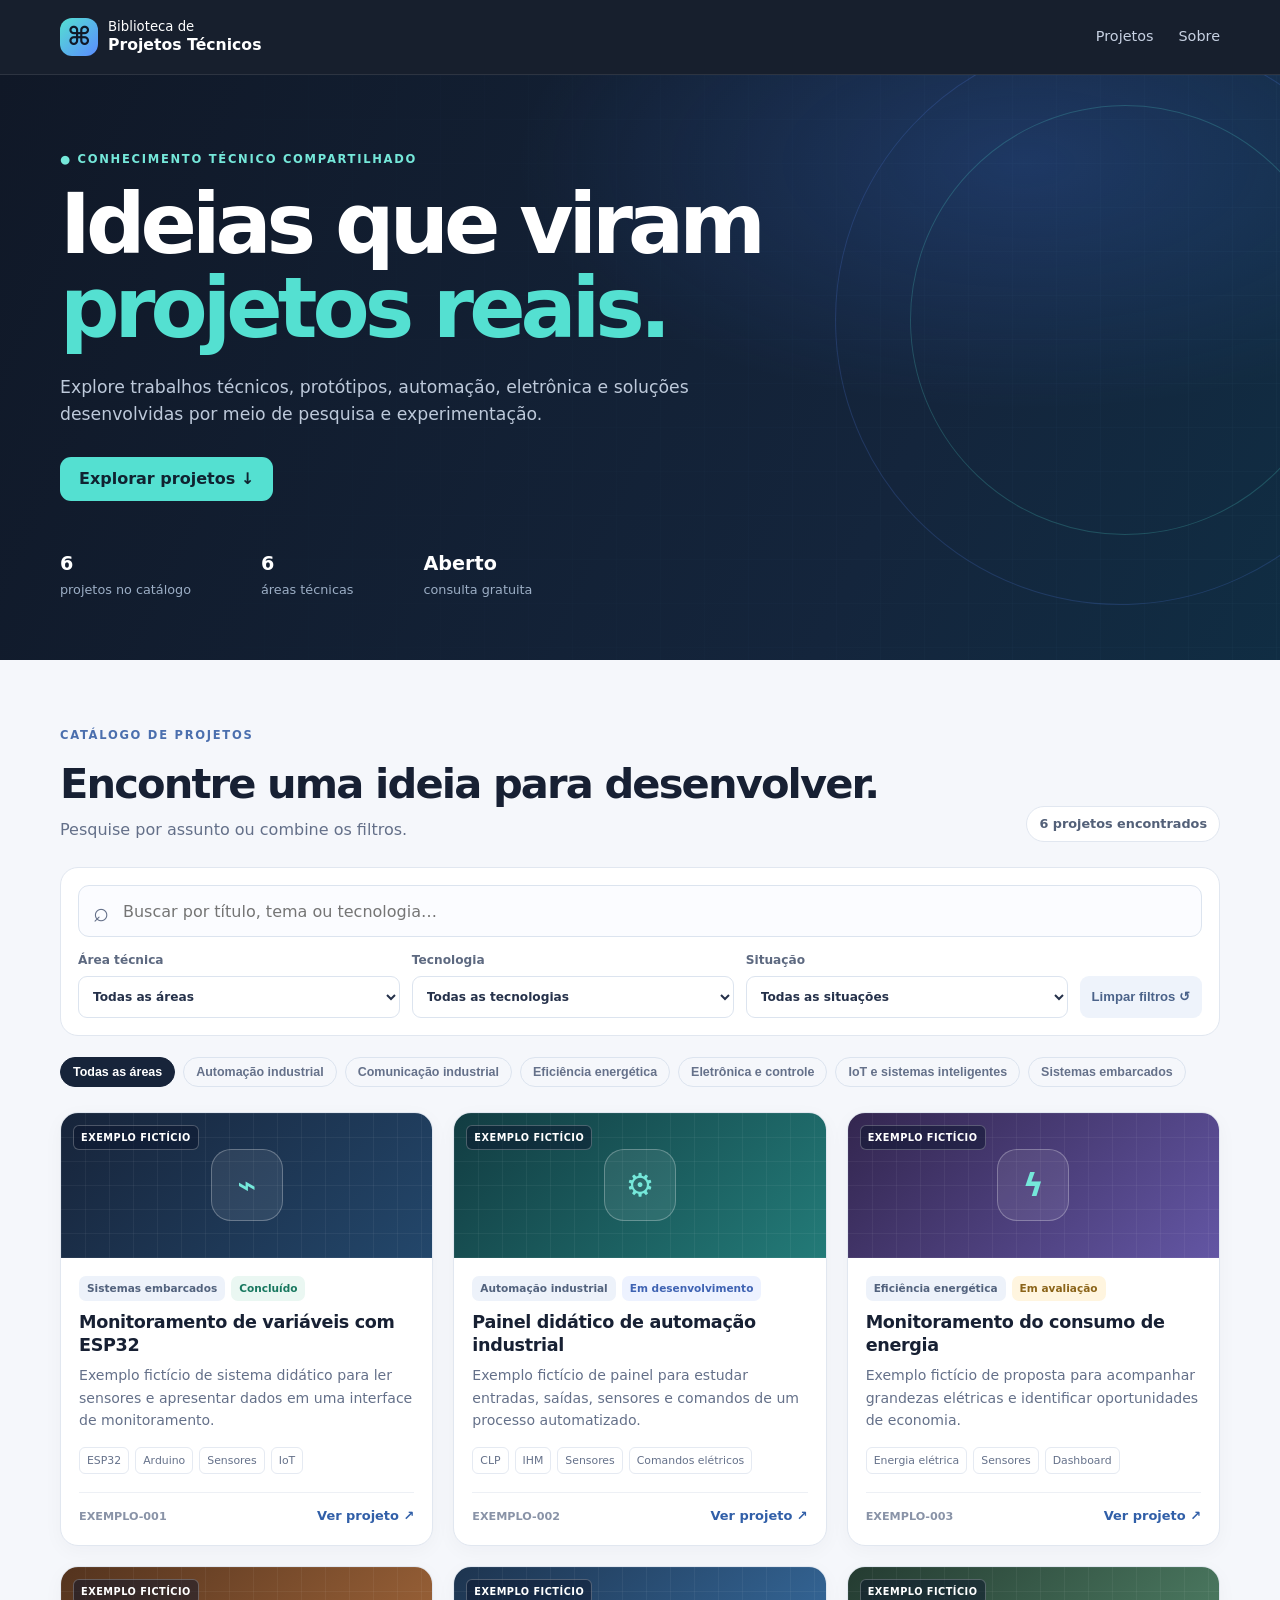
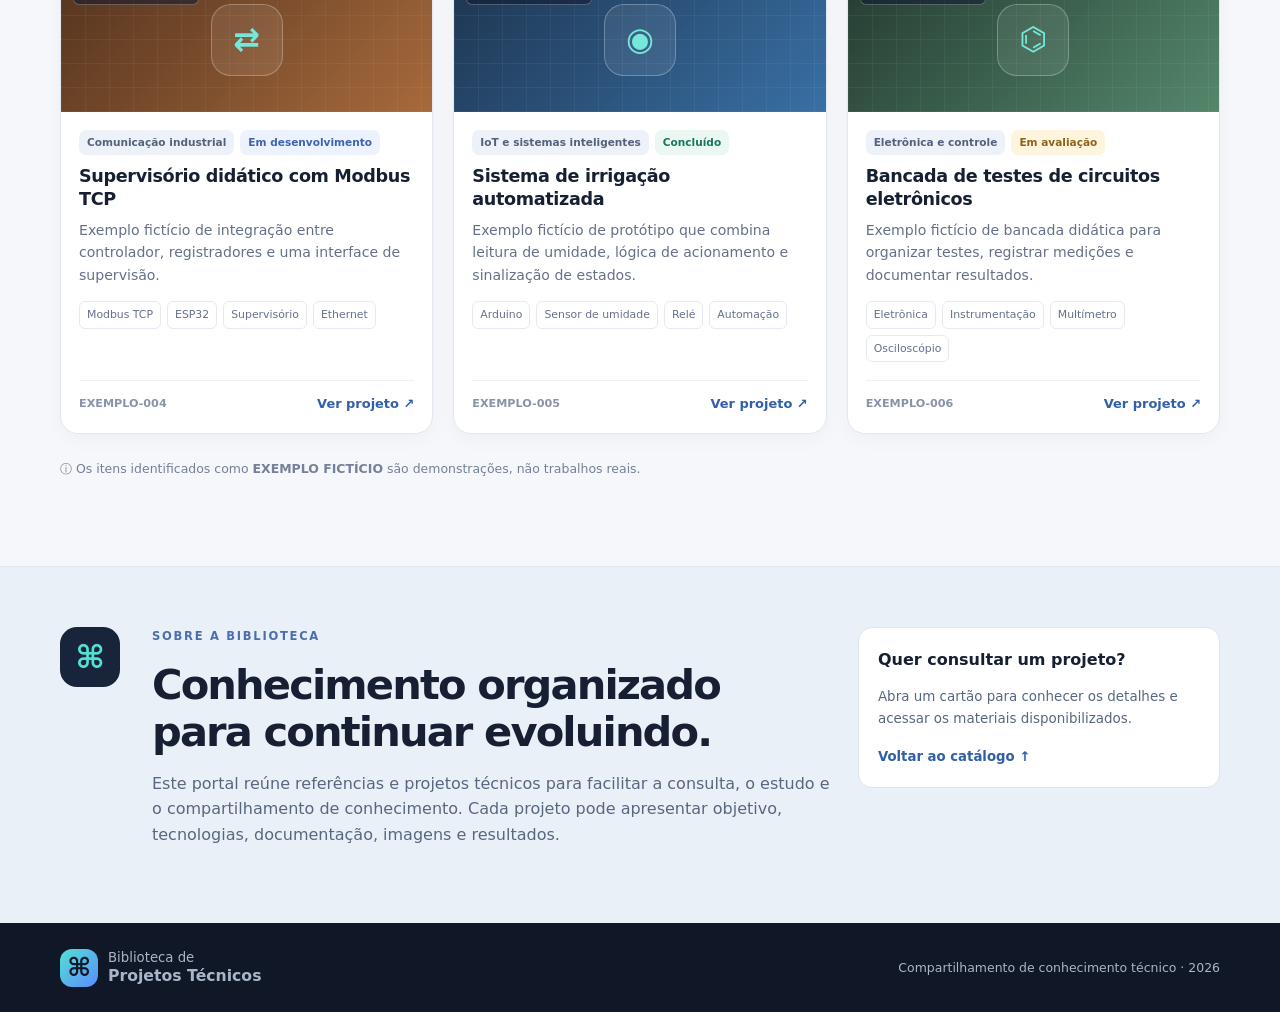
==== index.html @ be57a1c5 "Adicionar arquivos da Biblioteca de Projetos Técnicos" ====
<!doctype html>
<html lang="pt-BR">
<head>
<meta charset="utf-8"><meta name="viewport" content="width=device-width,initial-scale=1">
<meta name="description" content="Biblioteca pública de projetos técnicos e TCCs.">
<meta name="theme-color" content="#101827">
<title>Biblioteca de Projetos Técnicos</title>
<link rel="stylesheet" href="css/estilo.css"><script src="js/biblioteca.js" defer></script>
</head>
<body>
<a class="skip" href="#catalogo">Pular para os projetos</a>
<header class="topbar"><div class="wrap nav"><a class="brand" href="./"><span class="logo">⌘</span><span>Biblioteca de<br><strong>Projetos Técnicos</strong></span></a><nav><a href="#catalogo">Projetos</a><a href="#sobre">Sobre</a></nav></div></header>
<main>
<section class="hero"><div class="gridbg"></div><div class="wrap hero-inner">
<p class="eyebrow">● CONHECIMENTO TÉCNICO COMPARTILHADO</p><h1>Ideias que viram<br><span>projetos reais.</span></h1>
<p class="intro">Explore trabalhos técnicos, protótipos, automação, eletrônica e soluções desenvolvidas por meio de pesquisa e experimentação.</p>
<a class="btn btn-bright" href="#catalogo">Explorar projetos ↓</a>
<div class="stats"><div><strong id="total-projetos">—</strong><span>projetos no catálogo</span></div><div><strong id="total-areas">—</strong><span>áreas técnicas</span></div><div><strong>Aberto</strong><span>consulta gratuita</span></div></div>
</div><div class="ring ring1"></div><div class="ring ring2"></div></section>
<section class="wrap catalog" id="catalogo">
<div class="section-head"><div><p class="eyebrow light">CATÁLOGO DE PROJETOS</p><h2>Encontre uma ideia para desenvolver.</h2><p class="muted">Pesquise por assunto ou combine os filtros.</p></div><span class="count" id="contador-resultados">Carregando…</span></div>
<div class="filters-panel"><label class="search"><span aria-hidden="true">⌕</span><input id="busca" type="search" placeholder="Buscar por título, tema ou tecnologia…" autocomplete="off"></label>
<div class="filters">
<label>Área técnica<select id="filtro-area"><option value="">Todas as áreas</option></select></label>
<label>Tecnologia<select id="filtro-tecnologia"><option value="">Todas as tecnologias</option></select></label>
<label>Situação<select id="filtro-situacao"><option value="">Todas as situações</option><option>Em desenvolvimento</option><option>Em avaliação</option><option>Concluído</option></select></label>
<button class="clear" id="limpar-filtros" type="button">Limpar filtros ↺</button>
</div></div>
<div class="chips" id="atalhos-areas" aria-label="Atalhos por área"></div>
<div class="cards" id="grade-projetos" aria-live="polite"><div class="empty">Carregando catálogo…</div></div>
<div class="empty hidden" id="sem-resultados"><h3>Nenhum projeto encontrado</h3><p>Tente outro termo ou remova algum filtro.</p><button class="btn btn-dark" id="limpar-sem-resultados" type="button">Limpar pesquisa</button></div>
<p class="note">ⓘ Os itens identificados como <strong>EXEMPLO FICTÍCIO</strong> são demonstrações, não trabalhos reais.</p>
</section>
<section class="about" id="sobre"><div class="wrap about-grid"><div class="about-logo">⌘</div><div><p class="eyebrow light">SOBRE A BIBLIOTECA</p><h2>Conhecimento organizado para continuar evoluindo.</h2><p>Este portal reúne referências e projetos técnicos para facilitar a consulta, o estudo e o compartilhamento de conhecimento. Cada projeto pode apresentar objetivo, tecnologias, documentação, imagens e resultados.</p></div><aside><strong>Quer consultar um projeto?</strong><p>Abra um cartão para conhecer os detalhes e acessar os materiais disponibilizados.</p><a href="#catalogo">Voltar ao catálogo ↑</a></aside></div></section>
</main>
<footer><div class="wrap footer"><a class="brand" href="./"><span class="logo">⌘</span><span>Biblioteca de<br><strong>Projetos Técnicos</strong></span></a><p>Compartilhamento de conhecimento técnico · <span id="ano-atual"></span></p></div></footer>
<noscript><p class="noscript">Ative o JavaScript para carregar os projetos e usar os filtros.</p></noscript>
</body></html>
---- css/estilo.css ----
/* Biblioteca de Projetos Técnicos */
:root{--bg:#f5f7fb;--ink:#172033;--muted:#647089;--line:#e1e7f0;--dark:#101827;--blue:#5b8cff;--cyan:#54e0d1;--radius:18px}
*{box-sizing:border-box}html{scroll-behavior:smooth;scroll-padding-top:90px}body{margin:0;background:var(--bg);color:var(--ink);font:16px/1.6 Inter,system-ui,-apple-system,"Segoe UI",sans-serif}a{color:inherit}.wrap{width:min(1160px,calc(100% - 40px));margin:auto}.skip{position:absolute;left:-9999px}.skip:focus{left:10px;top:10px;background:white;padding:10px;z-index:30}
.topbar{position:sticky;top:0;z-index:10;background:rgba(16,24,39,.97);color:white;border-bottom:1px solid #ffffff18;backdrop-filter:blur(12px)}.nav{min-height:74px;display:flex;align-items:center;justify-content:space-between;gap:20px}.brand{display:flex;align-items:center;gap:10px;text-decoration:none;font-size:.83rem;line-height:1.25}.brand strong{font-size:.98rem}.logo{display:grid;place-items:center;width:38px;height:38px;border-radius:12px;background:linear-gradient(135deg,var(--cyan),var(--blue));color:var(--dark);font-size:1.6rem;font-weight:900}.nav nav{display:flex;gap:25px;color:#c7d1e2;font-size:.9rem}.nav nav a{text-decoration:none}.nav nav a:hover{color:var(--cyan)}
.hero{position:relative;overflow:hidden;color:white;background:radial-gradient(ellipse at 80% 15%,#3c73dc40,transparent 35%),linear-gradient(115deg,#101827,#14253c 70%,#102d43)}.hero-inner{position:relative;z-index:2;padding:75px 0 60px}.gridbg{position:absolute;inset:0;opacity:.12;background-image:linear-gradient(#78b4dc40 1px,transparent 1px),linear-gradient(90deg,#78b4dc40 1px,transparent 1px);background-size:44px 44px;mask-image:linear-gradient(90deg,transparent,black)}.eyebrow{margin:0 0 15px;color:#75e8da;font-size:.72rem;font-weight:800;letter-spacing:.15em}.hero h1{margin:0;font-size:clamp(2.8rem,6.5vw,5.2rem);line-height:1;letter-spacing:-.06em}.hero h1 span{color:var(--cyan)}.intro{max-width:640px;margin:24px 0 28px;color:#bdc9da;font-size:1.08rem}.btn{display:inline-flex;align-items:center;justify-content:center;gap:10px;min-height:44px;padding:0 19px;border:0;border-radius:11px;font-weight:750;text-decoration:none;cursor:pointer}.btn-bright{background:var(--cyan);color:#102331}.btn-dark{background:var(--dark);color:white}.stats{display:flex;gap:clamp(25px,6vw,70px);margin-top:48px}.stats div{display:flex;flex-direction:column}.stats strong{font-size:1.2rem}.stats span{font-size:.8rem;color:#9caec5}.ring{position:absolute;right:-60px;border:1px solid #54e0d138;border-radius:50%;transform:rotate(-25deg)}.ring1{width:430px;height:430px;top:30px}.ring2{width:570px;height:570px;top:-40px;right:-125px;border-color:#5b8cff30}
.catalog{padding-top:66px;padding-bottom:75px}.section-head{display:flex;align-items:end;justify-content:space-between;gap:20px;margin-bottom:25px}.section-head h2,.about h2{margin:0;font-size:clamp(1.8rem,3.5vw,2.6rem);line-height:1.13;letter-spacing:-.045em}.light{color:#4b6fae}.muted{margin:10px 0 0;color:var(--muted)}.count{white-space:nowrap;padding:7px 12px;border:1px solid var(--line);border-radius:999px;background:white;color:#536078;font-size:.8rem;font-weight:700}.filters-panel{padding:17px;background:white;border:1px solid var(--line);border-radius:var(--radius)}.search{display:flex;align-items:center;gap:12px;min-height:52px;padding:0 14px;border:1px solid #dce4ef;border-radius:11px;background:#fbfcff}.search:focus-within{border-color:#7a9cff;box-shadow:0 0 0 3px #5b8cff20}.search span{font-size:1.7rem;color:#647089}.search input{flex:1;min-width:0;border:0;outline:0;background:transparent;color:var(--ink);font:inherit}.filters{display:grid;grid-template-columns:repeat(3,minmax(0,1fr)) auto;gap:12px;align-items:end;margin-top:14px}.filters label{display:flex;flex-direction:column;gap:5px;color:#5d6980;font-size:.76rem;font-weight:750}.filters select{width:100%;min-height:42px;padding:0 10px;border:1px solid #dce4ef;border-radius:9px;background:white;color:#25314a;font:inherit}.clear{min-height:42px;padding:0 12px;border:0;border-radius:9px;background:#eef3fb;color:#4b638a;font-size:.82rem;font-weight:750}.chips{display:flex;flex-wrap:wrap;gap:8px;margin:21px 0 25px}.chip{padding:7px 12px;border:1px solid #dce4ef;border-radius:999px;background:transparent;color:#65718a;font-size:.78rem;font-weight:700}.chip:hover,.chip.active{background:#17243a;border-color:#17243a;color:white}
.cards{display:grid;grid-template-columns:repeat(3,minmax(0,1fr));gap:20px}.project-card{display:flex;flex-direction:column;min-width:0;overflow:hidden;background:white;border:1px solid var(--line);border-radius:var(--radius);box-shadow:0 5px 20px #12203a09;transition:transform .2s,box-shadow .2s}.project-card:hover{transform:translateY(-4px);box-shadow:0 14px 38px #12203a14}.cover{position:relative;display:grid;place-items:center;min-height:145px;overflow:hidden;background:linear-gradient(135deg,#17243a,#23476b);color:white}.cover:before,.detail-cover:before{content:"";position:absolute;inset:0;opacity:.28;background-image:linear-gradient(#ffffff30 1px,transparent 1px),linear-gradient(90deg,#ffffff30 1px,transparent 1px);background-size:24px 24px}.symbol{position:relative;display:grid;place-items:center;width:72px;height:72px;border:1px solid #ffffff45;border-radius:20px;background:#ffffff15;color:#75e8da;font-size:2rem;font-weight:800}.sample{position:absolute;top:12px;left:12px;padding:4px 7px;border:1px solid #ffffff40;border-radius:6px;background:#0a142c80;font-size:.61rem;font-weight:850;letter-spacing:.05em}.c2{background:linear-gradient(135deg,#123c42,#237b78)}.c3{background:linear-gradient(135deg,#33264f,#6356a4)}.c4{background:linear-gradient(135deg,#53331e,#a76a3c)}.c5{background:linear-gradient(135deg,#1d344f,#3970a5)}.c6{background:linear-gradient(135deg,#243b31,#54876b)}
.card-body{display:flex;flex:1;flex-direction:column;padding:18px}.meta{display:flex;flex-wrap:wrap;gap:6px;margin-bottom:10px}.pill{padding:4px 8px;border-radius:7px;background:#edf2fa;color:#52627d;font-size:.66rem;font-weight:800}.status{background:#eaf7f2;color:#18785f}.status.review{background:#fff5df;color:#8b6419}.status.progress{background:#edf2ff;color:#3f63b3}.card-body h3{margin:0 0 8px;font-size:1.1rem;line-height:1.3;letter-spacing:-.02em}.card-body p{margin:0;color:var(--muted);font-size:.88rem}.tags{display:flex;flex-wrap:wrap;gap:6px;margin:15px 0 18px}.tag{padding:4px 7px;border:1px solid #e5eaf2;border-radius:6px;color:#65718a;font-size:.68rem}.card-foot{display:flex;justify-content:space-between;align-items:center;gap:10px;margin-top:auto;padding-top:13px;border-top:1px solid #edf0f5}.project-id{color:#8993a7;font-size:.7rem;font-weight:750}.project-link{color:#315fa8;text-decoration:none;font-size:.81rem;font-weight:800}.project-link:hover{text-decoration:underline}.note{margin-top:25px;color:#758198;font-size:.78rem}.empty{padding:38px 20px;text-align:center;color:var(--muted);background:white;border:1px dashed #cdd7e5;border-radius:var(--radius)}.empty h3{margin:0 0 5px;color:var(--ink)}.empty p{margin:5px 0 15px}.hidden{display:none!important}
.about{padding:60px 0;background:#eaf0f8;border-top:1px solid #dfe7f1}.about-grid{display:grid;grid-template-columns:65px minmax(0,1.5fr) minmax(210px,.8fr);gap:27px;align-items:start}.about-logo{display:grid;place-items:center;width:60px;height:60px;border-radius:17px;background:#17243a;color:var(--cyan);font-size:2rem;font-weight:900}.about p:not(.eyebrow){color:#586780}.about aside{padding:19px;background:white;border:1px solid #dce4ef;border-radius:14px}.about aside p{font-size:.84rem}.about aside a{color:#315fa8;font-size:.83rem;font-weight:800;text-decoration:none}footer{padding:22px 0;background:#101827;color:#a9b5c8}.footer{display:flex;justify-content:space-between;align-items:center;gap:20px}.footer p{font-size:.78rem}.noscript{padding:15px;background:#fff0d2;color:#694b13;text-align:center}
@media(max-width:900px){.cards{grid-template-columns:repeat(2,minmax(0,1fr))}.filters{grid-template-columns:repeat(2,minmax(0,1fr))}.clear{grid-column:span 2}.about-grid{grid-template-columns:55px 1fr}.about aside{grid-column:2}}
@media(max-width:600px){.wrap{width:calc(100% - 28px)}.nav{min-height:66px}.nav nav{gap:13px;font-size:.8rem}.nav nav a:last-child{display:none}.brand{font-size:.76rem}.logo{width:33px;height:33px}.hero-inner{padding:52px 0 42px}.hero h1{font-size:clamp(2.55rem,13vw,3.8rem)}.intro{font-size:.96rem}.stats{gap:19px;margin-top:36px}.stats strong{font-size:1rem}.stats span{font-size:.68rem}.catalog{padding:43px 0 50px}.section-head{align-items:start;flex-direction:column;gap:12px}.section-head h2{font-size:1.9rem}.filters-panel{padding:12px}.filters{grid-template-columns:1fr}.clear{grid-column:auto}.cards{grid-template-columns:1fr;gap:14px}.cover{min-height:128px}.about-grid{grid-template-columns:1fr;gap:15px}.about aside{grid-column:auto}.about-logo{width:51px;height:51px}.footer{align-items:flex-start;flex-direction:column;gap:10px}.footer p{margin:0}}
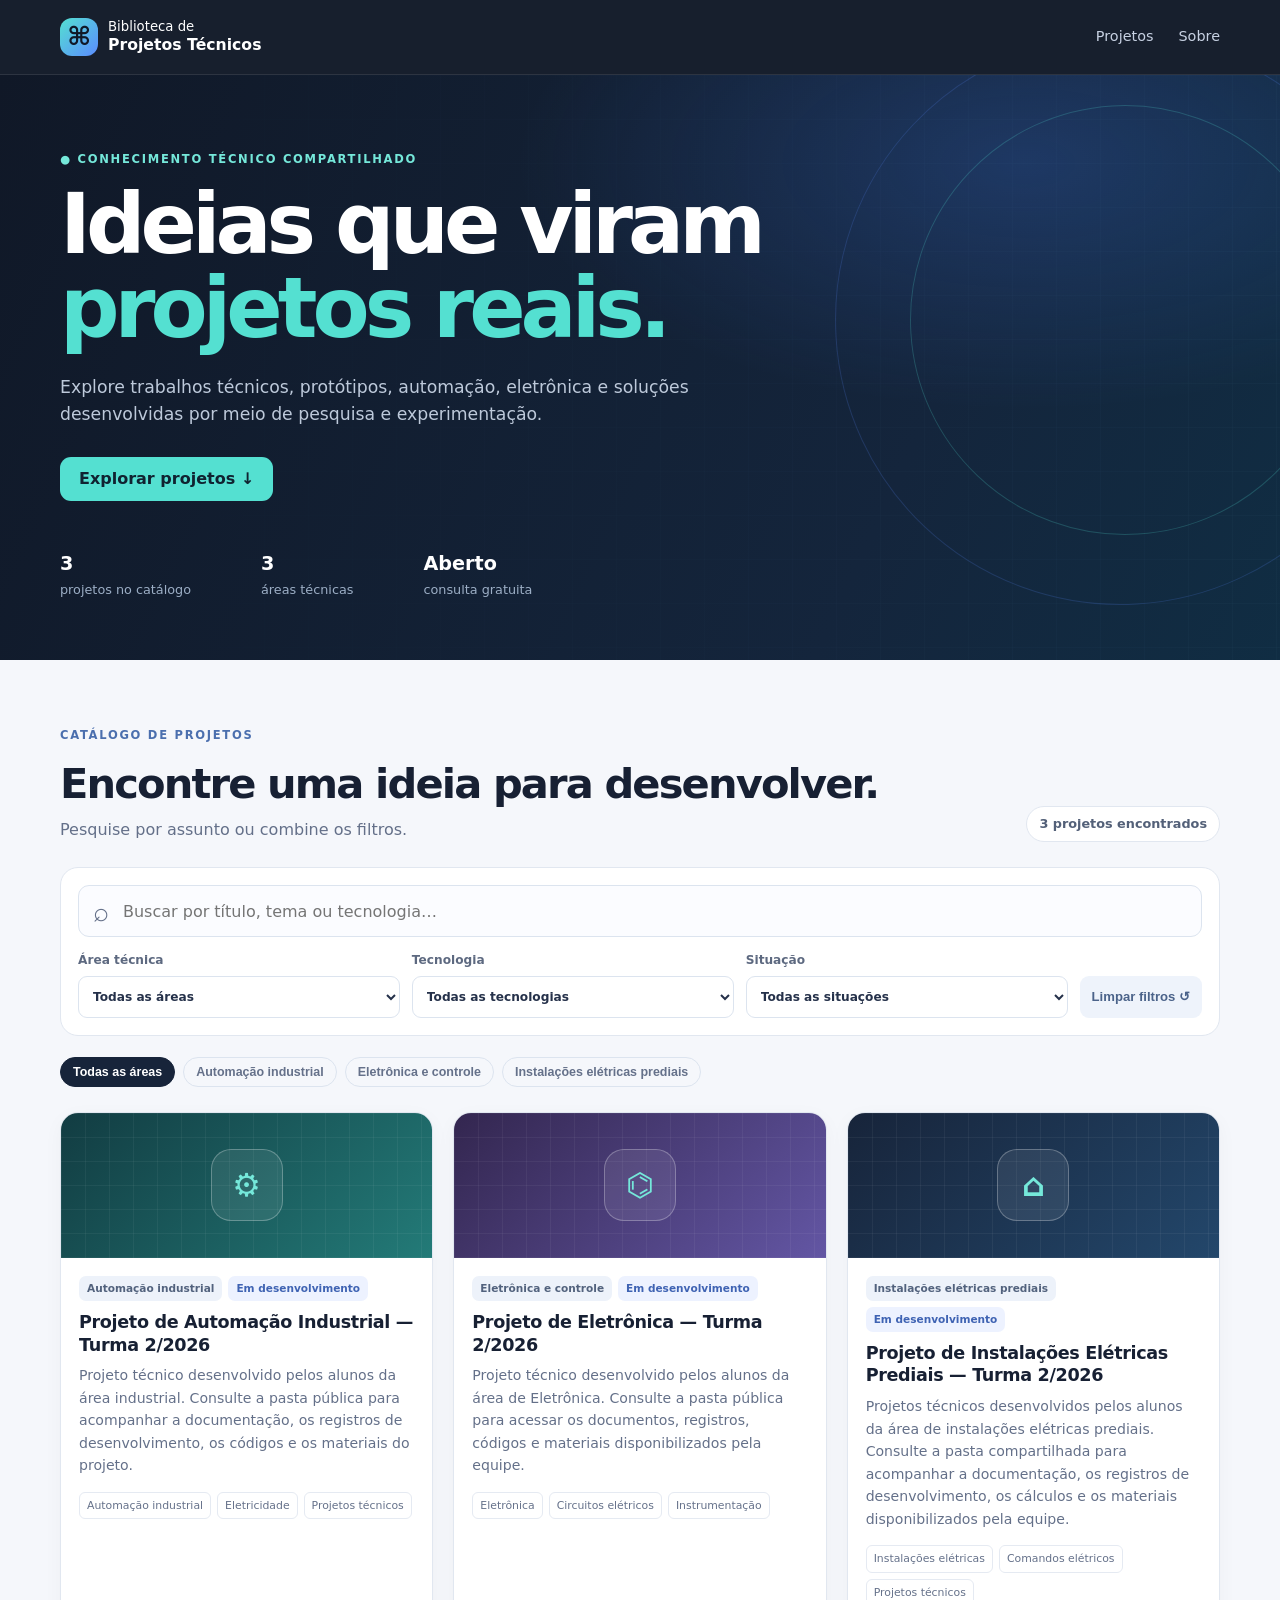
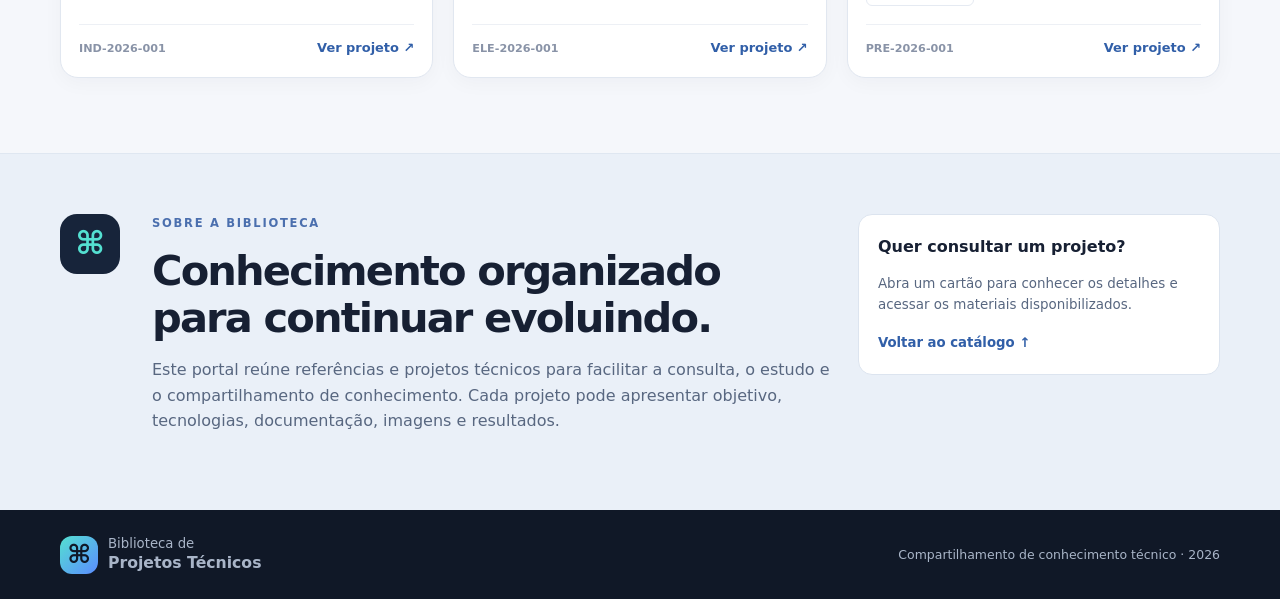
==== commit 4f8c8113: "Update index.html" ====
--- a/index.html
+++ b/index.html
@@ -29,7 +29,6 @@
 <div class="chips" id="atalhos-areas" aria-label="Atalhos por área"></div>
 <div class="cards" id="grade-projetos" aria-live="polite"><div class="empty">Carregando catálogo…</div></div>
 <div class="empty hidden" id="sem-resultados"><h3>Nenhum projeto encontrado</h3><p>Tente outro termo ou remova algum filtro.</p><button class="btn btn-dark" id="limpar-sem-resultados" type="button">Limpar pesquisa</button></div>
-<p class="note">ⓘ Os itens identificados como <strong>EXEMPLO FICTÍCIO</strong> são demonstrações, não trabalhos reais.</p>
 </section>
 <section class="about" id="sobre"><div class="wrap about-grid"><div class="about-logo">⌘</div><div><p class="eyebrow light">SOBRE A BIBLIOTECA</p><h2>Conhecimento organizado para continuar evoluindo.</h2><p>Este portal reúne referências e projetos técnicos para facilitar a consulta, o estudo e o compartilhamento de conhecimento. Cada projeto pode apresentar objetivo, tecnologias, documentação, imagens e resultados.</p></div><aside><strong>Quer consultar um projeto?</strong><p>Abra um cartão para conhecer os detalhes e acessar os materiais disponibilizados.</p><a href="#catalogo">Voltar ao catálogo ↑</a></aside></div></section>
 </main>
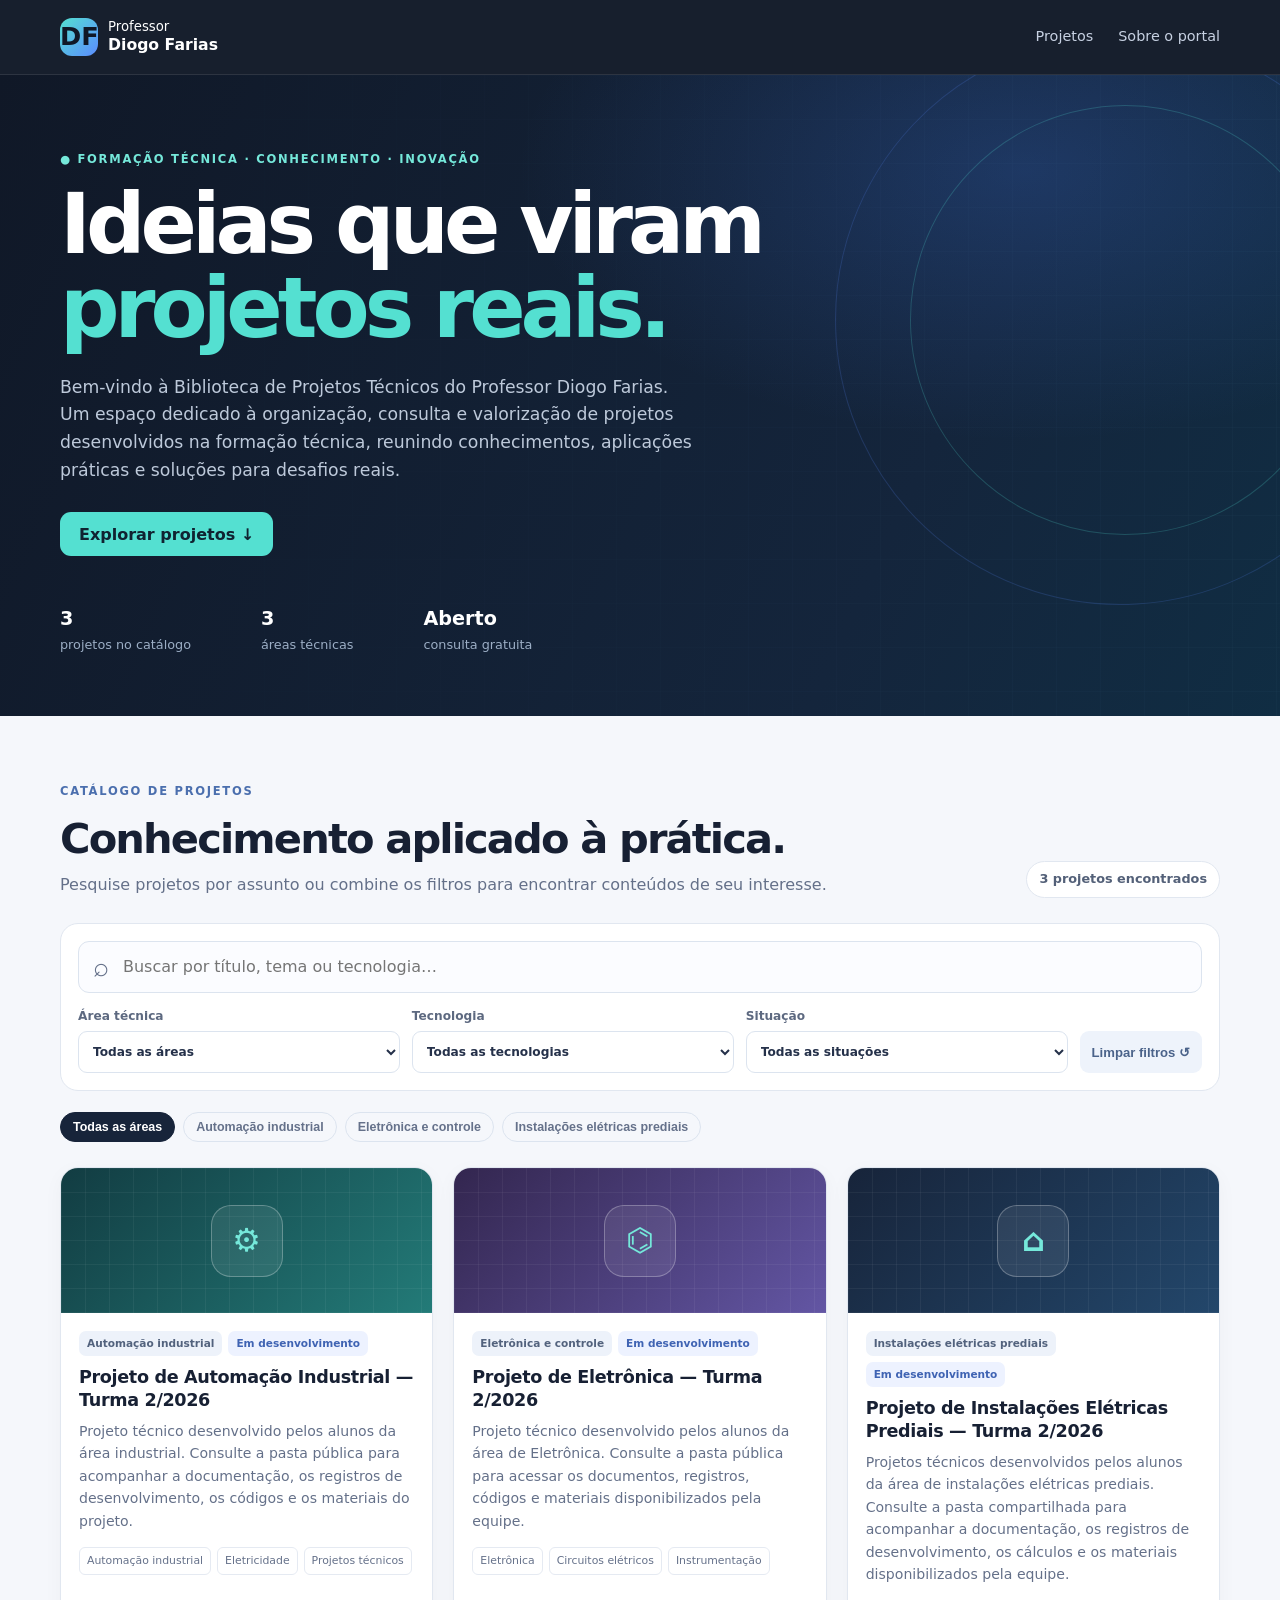
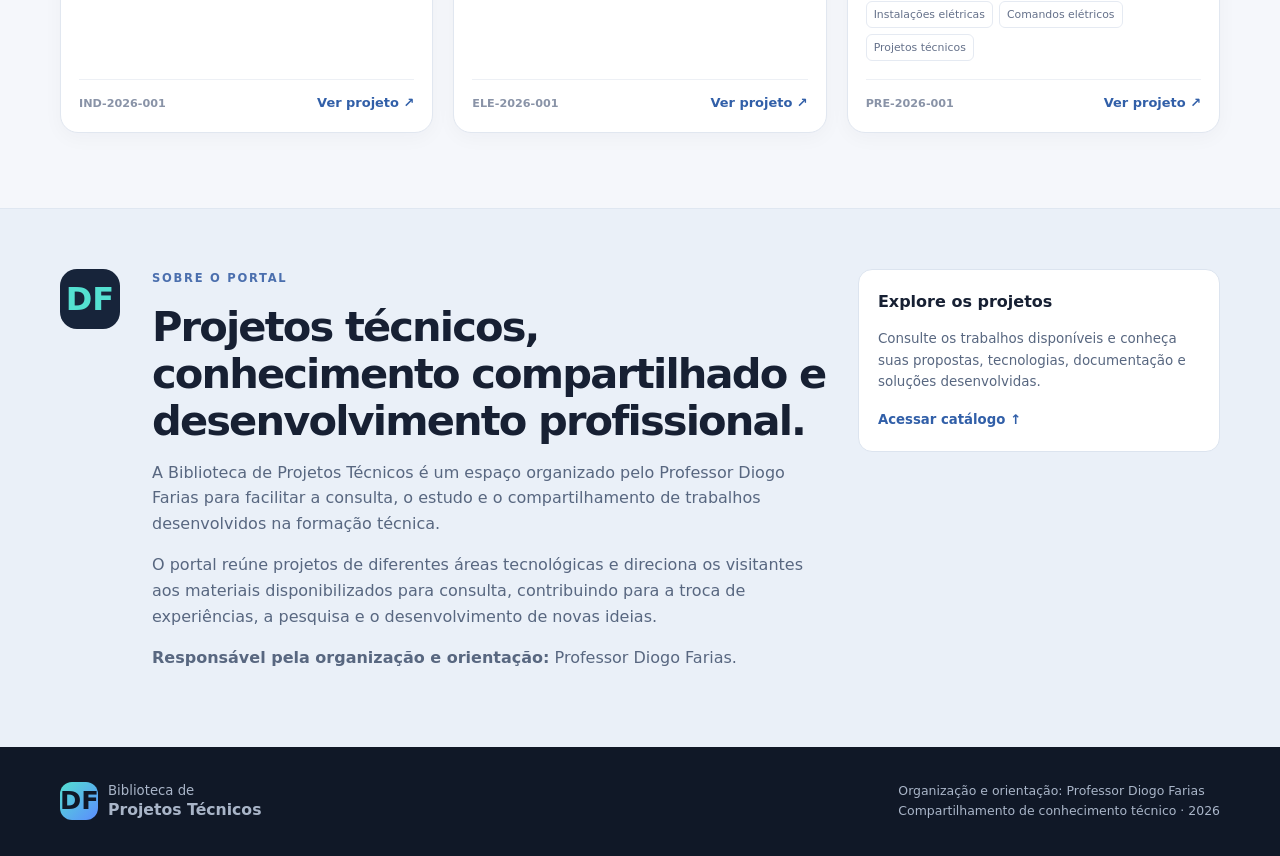
==== commit 396608c3: "Update index.html" ====
--- a/index.html
+++ b/index.html
@@ -1,37 +1,283 @@
+
 <!doctype html>
 <html lang="pt-BR">
 <head>
-<meta charset="utf-8"><meta name="viewport" content="width=device-width,initial-scale=1">
-<meta name="description" content="Biblioteca pública de projetos técnicos e TCCs.">
-<meta name="theme-color" content="#101827">
-<title>Biblioteca de Projetos Técnicos</title>
-<link rel="stylesheet" href="css/estilo.css"><script src="js/biblioteca.js" defer></script>
+  <meta charset="utf-8">
+  <meta name="viewport" content="width=device-width, initial-scale=1">
+
+  <meta name="description" content="Biblioteca de Projetos Técnicos organizada pelo Professor Diogo Farias. Consulte projetos de Eletrônica, Automação Industrial e Instalações Elétricas Prediais.">
+
+  <meta name="theme-color" content="#101827">
+
+  <title>Professor Diogo Farias | Biblioteca de Projetos Técnicos</title>
+
+  <link rel="stylesheet" href="css/estilo.css">
+  <script src="js/biblioteca.js" defer></script>
 </head>
+
 <body>
-<a class="skip" href="#catalogo">Pular para os projetos</a>
-<header class="topbar"><div class="wrap nav"><a class="brand" href="./"><span class="logo">⌘</span><span>Biblioteca de<br><strong>Projetos Técnicos</strong></span></a><nav><a href="#catalogo">Projetos</a><a href="#sobre">Sobre</a></nav></div></header>
-<main>
-<section class="hero"><div class="gridbg"></div><div class="wrap hero-inner">
-<p class="eyebrow">● CONHECIMENTO TÉCNICO COMPARTILHADO</p><h1>Ideias que viram<br><span>projetos reais.</span></h1>
-<p class="intro">Explore trabalhos técnicos, protótipos, automação, eletrônica e soluções desenvolvidas por meio de pesquisa e experimentação.</p>
-<a class="btn btn-bright" href="#catalogo">Explorar projetos ↓</a>
-<div class="stats"><div><strong id="total-projetos">—</strong><span>projetos no catálogo</span></div><div><strong id="total-areas">—</strong><span>áreas técnicas</span></div><div><strong>Aberto</strong><span>consulta gratuita</span></div></div>
-</div><div class="ring ring1"></div><div class="ring ring2"></div></section>
-<section class="wrap catalog" id="catalogo">
-<div class="section-head"><div><p class="eyebrow light">CATÁLOGO DE PROJETOS</p><h2>Encontre uma ideia para desenvolver.</h2><p class="muted">Pesquise por assunto ou combine os filtros.</p></div><span class="count" id="contador-resultados">Carregando…</span></div>
-<div class="filters-panel"><label class="search"><span aria-hidden="true">⌕</span><input id="busca" type="search" placeholder="Buscar por título, tema ou tecnologia…" autocomplete="off"></label>
-<div class="filters">
-<label>Área técnica<select id="filtro-area"><option value="">Todas as áreas</option></select></label>
-<label>Tecnologia<select id="filtro-tecnologia"><option value="">Todas as tecnologias</option></select></label>
-<label>Situação<select id="filtro-situacao"><option value="">Todas as situações</option><option>Em desenvolvimento</option><option>Em avaliação</option><option>Concluído</option></select></label>
-<button class="clear" id="limpar-filtros" type="button">Limpar filtros ↺</button>
-</div></div>
-<div class="chips" id="atalhos-areas" aria-label="Atalhos por área"></div>
-<div class="cards" id="grade-projetos" aria-live="polite"><div class="empty">Carregando catálogo…</div></div>
-<div class="empty hidden" id="sem-resultados"><h3>Nenhum projeto encontrado</h3><p>Tente outro termo ou remova algum filtro.</p><button class="btn btn-dark" id="limpar-sem-resultados" type="button">Limpar pesquisa</button></div>
-</section>
-<section class="about" id="sobre"><div class="wrap about-grid"><div class="about-logo">⌘</div><div><p class="eyebrow light">SOBRE A BIBLIOTECA</p><h2>Conhecimento organizado para continuar evoluindo.</h2><p>Este portal reúne referências e projetos técnicos para facilitar a consulta, o estudo e o compartilhamento de conhecimento. Cada projeto pode apresentar objetivo, tecnologias, documentação, imagens e resultados.</p></div><aside><strong>Quer consultar um projeto?</strong><p>Abra um cartão para conhecer os detalhes e acessar os materiais disponibilizados.</p><a href="#catalogo">Voltar ao catálogo ↑</a></aside></div></section>
-</main>
-<footer><div class="wrap footer"><a class="brand" href="./"><span class="logo">⌘</span><span>Biblioteca de<br><strong>Projetos Técnicos</strong></span></a><p>Compartilhamento de conhecimento técnico · <span id="ano-atual"></span></p></div></footer>
-<noscript><p class="noscript">Ative o JavaScript para carregar os projetos e usar os filtros.</p></noscript>
-</body></html>
+
+  <a class="skip" href="#catalogo">Pular para os projetos</a>
+
+  <header class="topbar">
+    <div class="wrap nav">
+
+      <a class="brand" href="./" aria-label="Página inicial — Professor Diogo Farias">
+        <span class="logo">DF</span>
+        <span>
+          Professor
+          <br>
+          <strong>Diogo Farias</strong>
+        </span>
+      </a>
+
+      <nav aria-label="Navegação principal">
+        <a href="#catalogo">Projetos</a>
+        <a href="#sobre">Sobre o portal</a>
+      </nav>
+
+    </div>
+  </header>
+
+  <main>
+
+    <section class="hero">
+      <div class="gridbg"></div>
+
+      <div class="wrap hero-inner">
+
+        <p class="eyebrow">
+          ● FORMAÇÃO TÉCNICA · CONHECIMENTO · INOVAÇÃO
+        </p>
+
+        <h1>
+          Ideias que viram
+          <br>
+          <span>projetos reais.</span>
+        </h1>
+
+        <p class="intro">
+          Bem-vindo à Biblioteca de Projetos Técnicos do Professor Diogo Farias.
+          Um espaço dedicado à organização, consulta e valorização de projetos
+          desenvolvidos na formação técnica, reunindo conhecimentos, aplicações
+          práticas e soluções para desafios reais.
+        </p>
+
+        <a class="btn btn-bright" href="#catalogo">
+          Explorar projetos ↓
+        </a>
+
+        <div class="stats">
+
+          <div>
+            <strong id="total-projetos">—</strong>
+            <span>projetos no catálogo</span>
+          </div>
+
+          <div>
+            <strong id="total-areas">—</strong>
+            <span>áreas técnicas</span>
+          </div>
+
+          <div>
+            <strong>Aberto</strong>
+            <span>consulta gratuita</span>
+          </div>
+
+        </div>
+
+      </div>
+
+      <div class="ring ring1"></div>
+      <div class="ring ring2"></div>
+
+    </section>
+
+    <section class="wrap catalog" id="catalogo">
+
+      <div class="section-head">
+
+        <div>
+          <p class="eyebrow light">CATÁLOGO DE PROJETOS</p>
+
+          <h2>Conhecimento aplicado à prática.</h2>
+
+          <p class="muted">
+            Pesquise projetos por assunto ou combine os filtros para encontrar
+            conteúdos de seu interesse.
+          </p>
+        </div>
+
+        <span class="count" id="contador-resultados">
+          Carregando…
+        </span>
+
+      </div>
+
+      <div class="filters-panel">
+
+        <label class="search">
+          <span aria-hidden="true">⌕</span>
+
+          <input
+            id="busca"
+            type="search"
+            placeholder="Buscar por título, tema ou tecnologia…"
+            autocomplete="off"
+          >
+        </label>
+
+        <div class="filters">
+
+          <label>
+            Área técnica
+            <select id="filtro-area">
+              <option value="">Todas as áreas</option>
+            </select>
+          </label>
+
+          <label>
+            Tecnologia
+            <select id="filtro-tecnologia">
+              <option value="">Todas as tecnologias</option>
+            </select>
+          </label>
+
+          <label>
+            Situação
+            <select id="filtro-situacao">
+              <option value="">Todas as situações</option>
+              <option>Em desenvolvimento</option>
+              <option>Em avaliação</option>
+              <option>Concluído</option>
+            </select>
+          </label>
+
+          <button class="clear" id="limpar-filtros" type="button">
+            Limpar filtros ↺
+          </button>
+
+        </div>
+
+      </div>
+
+      <div
+        class="chips"
+        id="atalhos-areas"
+        aria-label="Atalhos por área"
+      ></div>
+
+      <div
+        class="cards"
+        id="grade-projetos"
+        aria-live="polite"
+      >
+        <div class="empty">Carregando catálogo…</div>
+      </div>
+
+      <div class="empty hidden" id="sem-resultados">
+
+        <h3>Nenhum projeto encontrado</h3>
+
+        <p>
+          Tente outro termo ou remova algum filtro para ampliar sua pesquisa.
+        </p>
+
+        <button
+          class="btn btn-dark"
+          id="limpar-sem-resultados"
+          type="button"
+        >
+          Limpar pesquisa
+        </button>
+
+      </div>
+
+    </section>
+
+    <section class="about" id="sobre">
+
+      <div class="wrap about-grid">
+
+        <div class="about-logo">DF</div>
+
+        <div>
+
+          <p class="eyebrow light">SOBRE O PORTAL</p>
+
+          <h2>
+            Projetos técnicos, conhecimento compartilhado e desenvolvimento profissional.
+          </h2>
+
+          <p>
+            A Biblioteca de Projetos Técnicos é um espaço organizado pelo
+            Professor Diogo Farias para facilitar a consulta, o estudo e o
+            compartilhamento de trabalhos desenvolvidos na formação técnica.
+          </p>
+
+          <p>
+            O portal reúne projetos de diferentes áreas tecnológicas e
+            direciona os visitantes aos materiais disponibilizados para
+            consulta, contribuindo para a troca de experiências, a pesquisa
+            e o desenvolvimento de novas ideias.
+          </p>
+
+          <p>
+            <strong>Responsável pela organização e orientação:</strong>
+            Professor Diogo Farias.
+          </p>
+
+        </div>
+
+        <aside>
+
+          <strong>Explore os projetos</strong>
+
+          <p>
+            Consulte os trabalhos disponíveis e conheça suas propostas,
+            tecnologias, documentação e soluções desenvolvidas.
+          </p>
+
+          <a href="#catalogo">Acessar catálogo ↑</a>
+
+        </aside>
+
+      </div>
+
+    </section>
+
+  </main>
+
+  <footer>
+
+    <div class="wrap footer">
+
+      <a class="brand" href="./">
+        <span class="logo">DF</span>
+
+        <span>
+          Biblioteca de
+          <br>
+          <strong>Projetos Técnicos</strong>
+        </span>
+      </a>
+
+      <p>
+        Organização e orientação: Professor Diogo Farias
+        <br>
+        Compartilhamento de conhecimento técnico ·
+        <span id="ano-atual"></span>
+      </p>
+
+    </div>
+
+  </footer>
+
+  <noscript>
+    <p class="noscript">
+      Ative o JavaScript para carregar os projetos e utilizar os filtros.
+    </p>
+  </noscript>
+
+</body>
+</html>
